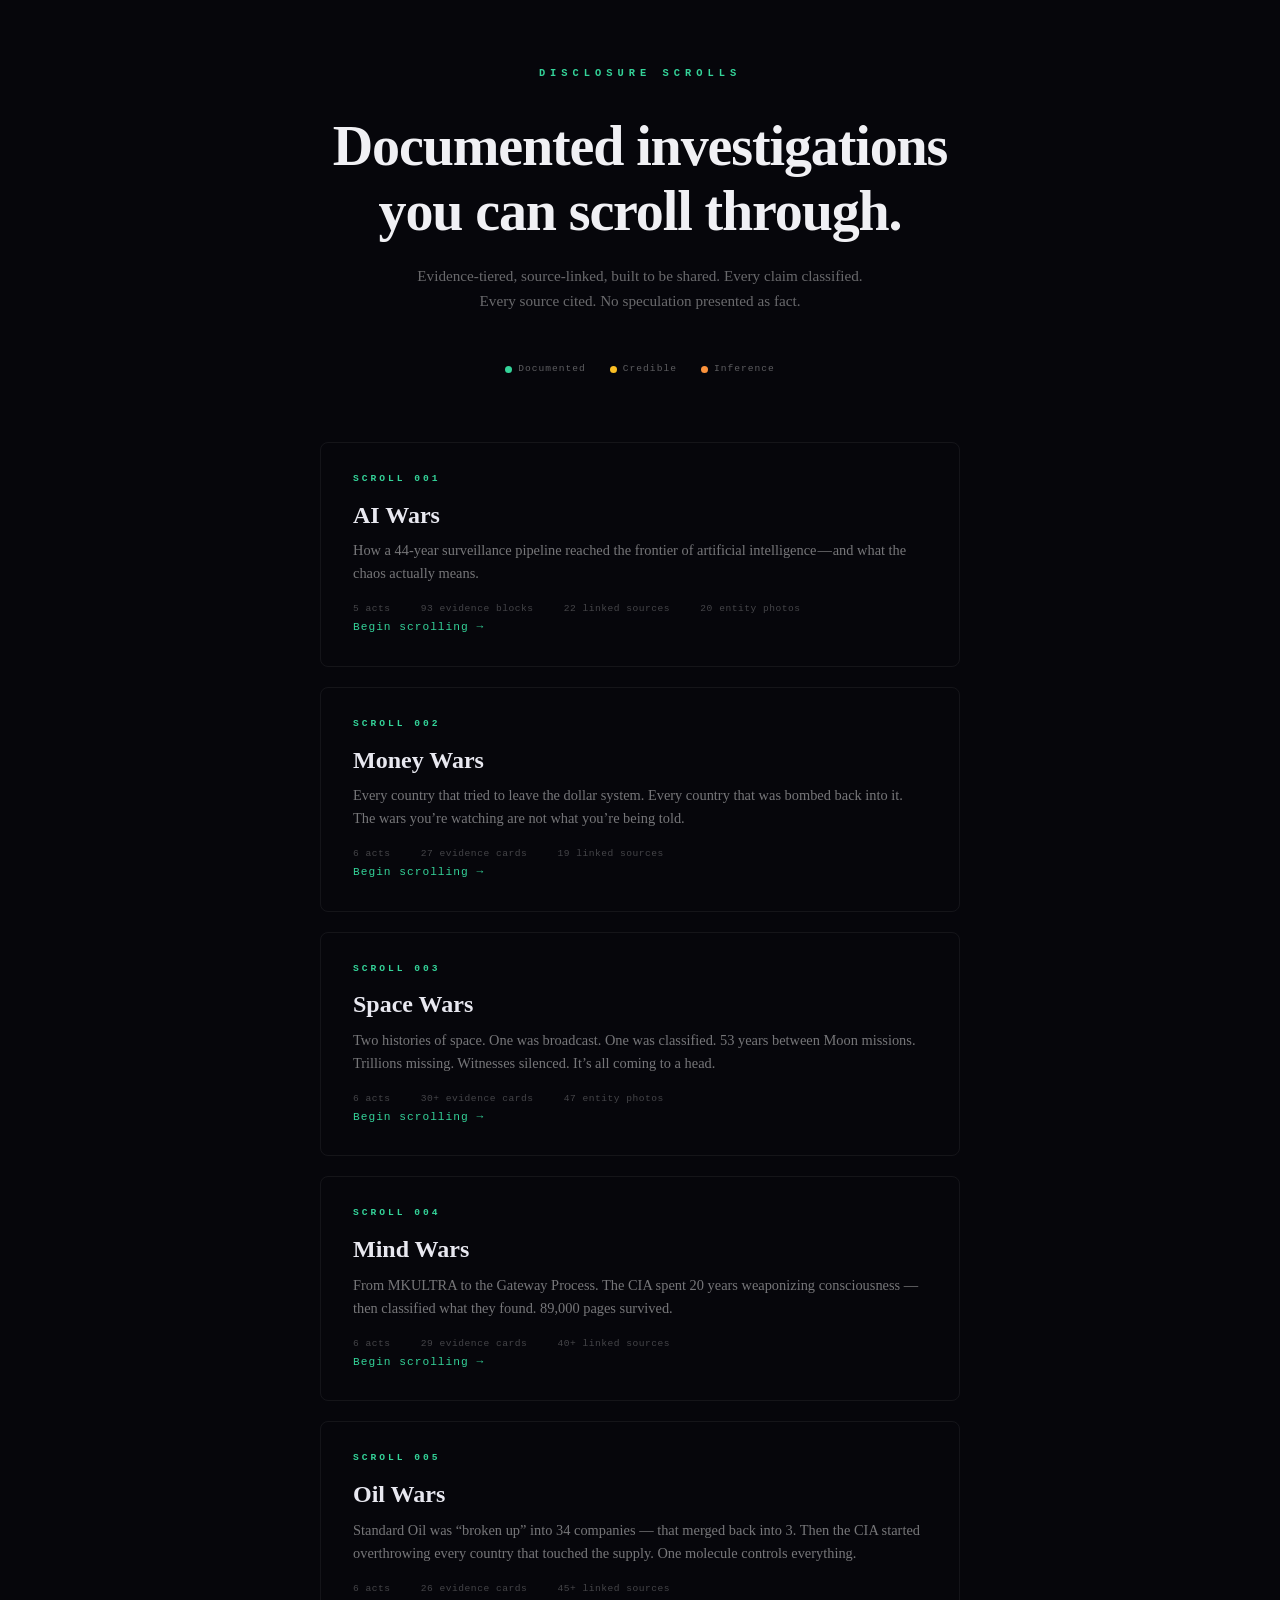
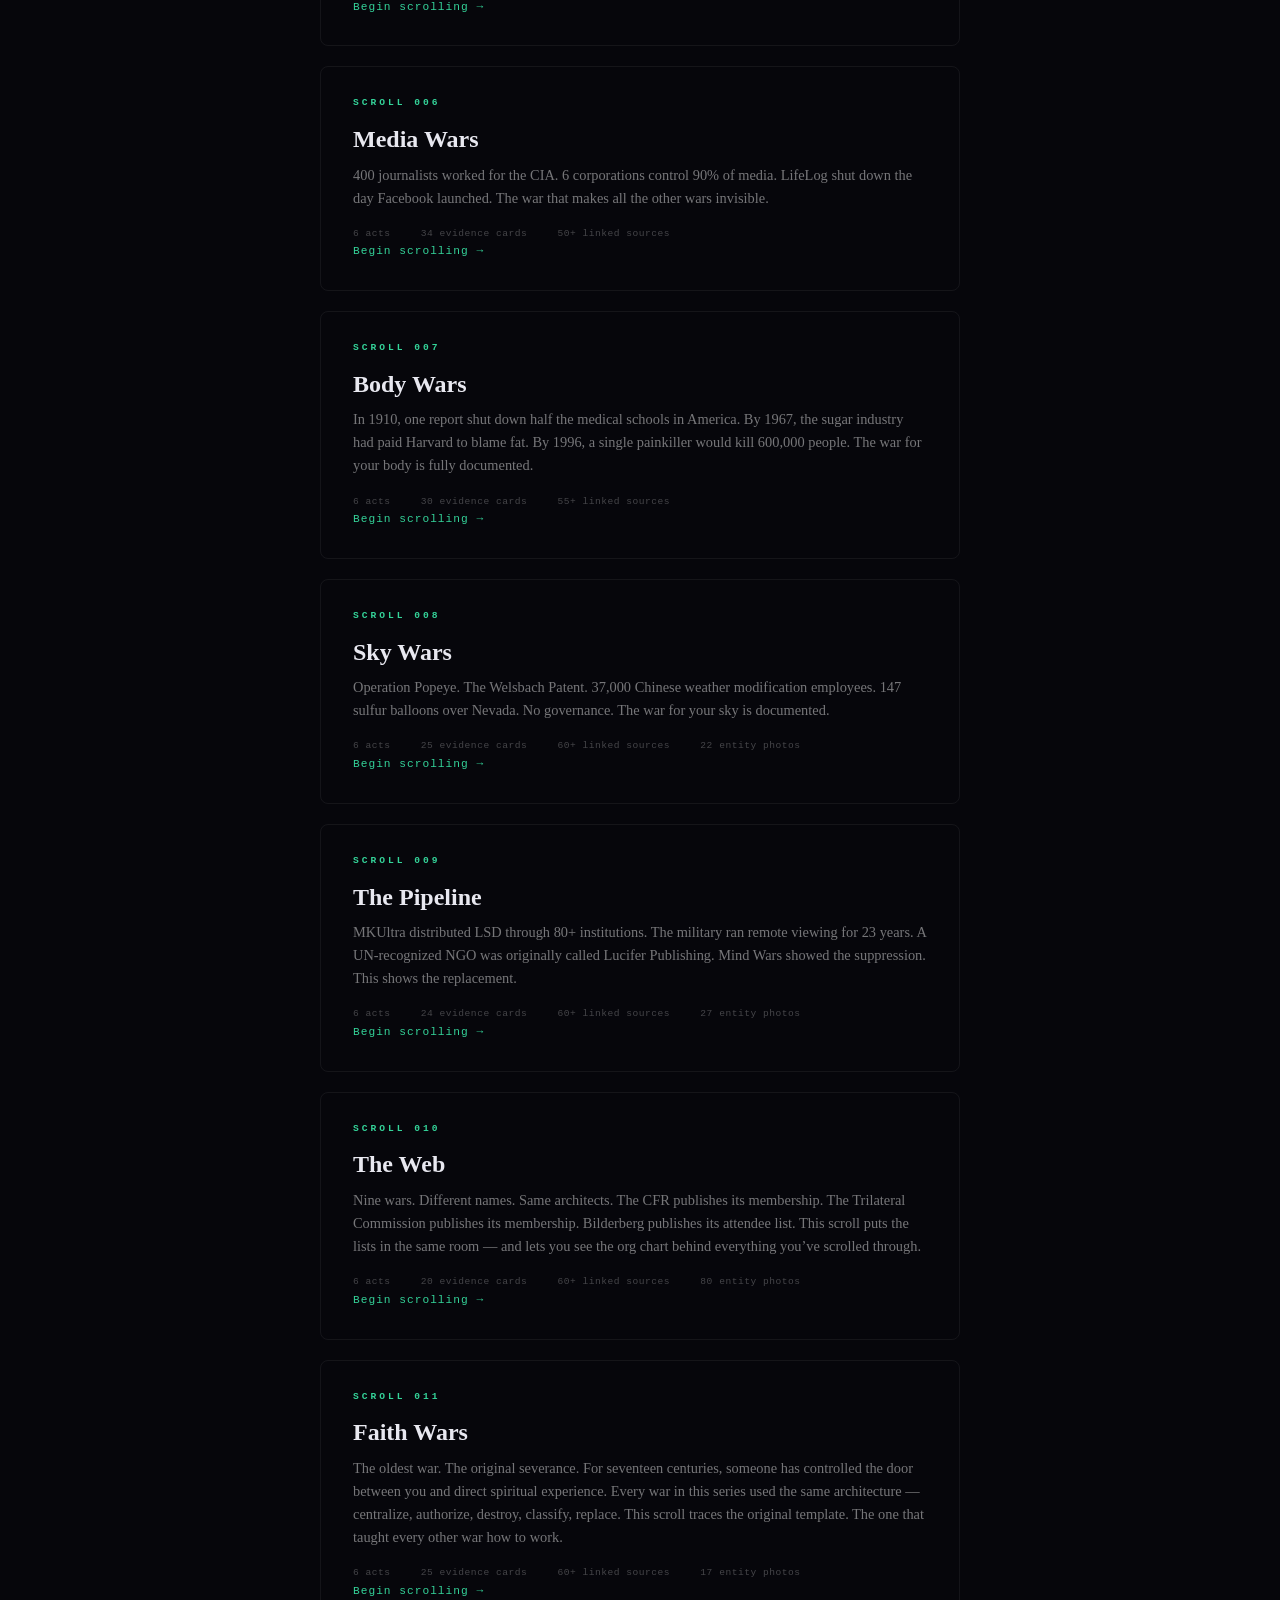
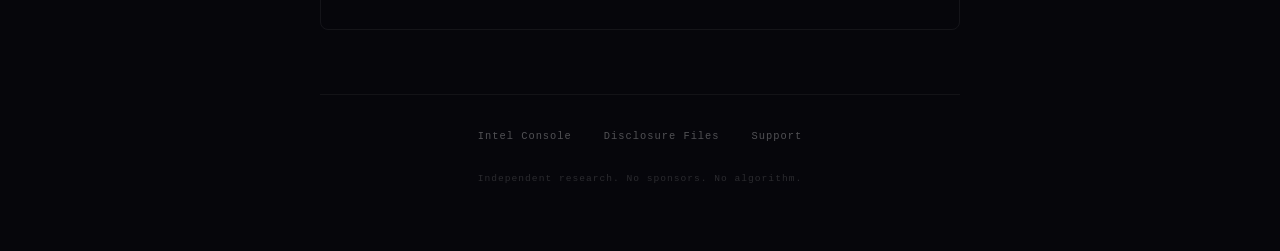
==== index.html @ d02d5d7c "Add Scroll 011: Faith Wars — the capstone, the oldest war The final scroll in the 11-scroll Disclosu" ====
<!DOCTYPE html>
<html lang="en">
<head>
  <meta charset="UTF-8">
  <meta name="viewport" content="width=device-width, initial-scale=1.0">
  <title>Disclosure Scrolls</title>
  <meta name="description" content="Documented investigations you can scroll through. Evidence-tiered, source-linked, built to be shared.">
  <meta property="og:title" content="Disclosure Scrolls">
  <meta property="og:description" content="Documented investigations you can scroll through. Evidence-tiered, source-linked, built to be shared.">
  <meta property="og:type" content="website">
  <meta property="og:image" content="https://disclosure-scrolls.netlify.app/og-image.png">
  <meta property="og:image:width" content="1200">
  <meta property="og:image:height" content="630">
  <meta property="og:site_name" content="Disclosure Scrolls">
  <meta property="og:url" content="https://disclosure-scrolls.netlify.app/">
  <meta name="twitter:card" content="summary_large_image">
  <meta name="twitter:title" content="Disclosure Scrolls">
  <meta name="twitter:description" content="Documented investigations you can scroll through. Evidence-tiered, source-linked, built to be shared.">
  <meta name="twitter:image" content="https://disclosure-scrolls.netlify.app/og-image.png">
  <meta name="theme-color" content="#06060b">
  <link rel="icon" type="image/svg+xml" href="/favicon.svg">
  <link rel="icon" type="image/png" sizes="32x32" href="/favicon.png">
  <link rel="apple-touch-icon" href="/apple-touch-icon.png">
  <link rel="canonical" href="https://disclosure-scrolls.netlify.app/">
  <style>
    *, *::before, *::after { box-sizing: border-box; margin: 0; padding: 0; }

    html { background: #06060b; }

    body {
      background: #06060b;
      color: #b8b8c0;
      font-family: Georgia, 'Times New Roman', 'Noto Serif', serif;
      font-size: 1.1rem;
      line-height: 1.75;
      min-height: 100vh;
      display: flex;
      flex-direction: column;
      align-items: center;
      justify-content: center;
      padding: 4rem 2rem;
      -webkit-font-smoothing: antialiased;
    }

    ::selection { background: rgba(52, 211, 153, 0.25); color: #fff; }

    .landing {
      max-width: 640px;
      width: 100%;
    }

    .site-label {
      font-family: 'JetBrains Mono', 'Fira Code', 'SF Mono', 'Cascadia Code', monospace;
      font-size: 0.65rem;
      font-weight: 600;
      letter-spacing: 5px;
      text-transform: uppercase;
      color: #34d399;
      margin-bottom: 2rem;
      text-align: center;
    }

    h1 {
      font-family: Georgia, 'Times New Roman', serif;
      font-size: clamp(2.2rem, 5vw, 3.5rem);
      font-weight: 700;
      color: #f0f0f4;
      text-align: center;
      line-height: 1.15;
      letter-spacing: -0.02em;
      margin-bottom: 1.25rem;
    }

    .site-sub {
      text-align: center;
      color: rgba(255, 255, 255, 0.4);
      font-size: 0.95rem;
      line-height: 1.65;
      max-width: 480px;
      margin: 0 auto 3rem;
    }

    .evidence-legend {
      display: flex;
      justify-content: center;
      gap: 1.5rem;
      flex-wrap: wrap;
      margin-bottom: 4rem;
      font-family: 'JetBrains Mono', 'Fira Code', 'SF Mono', 'Cascadia Code', monospace;
      font-size: 0.6rem;
      color: rgba(255, 255, 255, 0.35);
      letter-spacing: 1px;
    }

    .el-item { display: flex; align-items: center; gap: 6px; }

    .el-dot {
      width: 7px;
      height: 7px;
      border-radius: 50%;
      display: inline-block;
    }

    /* ── Scrollumentary Cards ── */

    .scroll-list {
      display: flex;
      flex-direction: column;
      gap: 1.25rem;
      margin-bottom: 4rem;
    }

    .scroll-card {
      display: block;
      border: 1px solid rgba(255, 255, 255, 0.06);
      border-radius: 8px;
      padding: 1.75rem 2rem;
      text-decoration: none;
      color: inherit;
      transition: border-color 0.3s, background 0.3s, transform 0.3s;
      position: relative;
      overflow: hidden;
    }

    .scroll-card:hover {
      border-color: rgba(52, 211, 153, 0.25);
      background: rgba(52, 211, 153, 0.03);
      transform: translateY(-2px);
    }

    .scroll-card::before {
      content: '';
      position: absolute;
      top: 0;
      left: 0;
      width: 3px;
      height: 100%;
      background: #34d399;
      opacity: 0;
      transition: opacity 0.3s;
    }

    .scroll-card:hover::before { opacity: 1; }

    .card-label {
      font-family: 'JetBrains Mono', 'Fira Code', 'SF Mono', 'Cascadia Code', monospace;
      font-size: 0.6rem;
      font-weight: 600;
      letter-spacing: 3px;
      text-transform: uppercase;
      color: #34d399;
      margin-bottom: 0.75rem;
    }

    .card-title {
      font-family: Georgia, 'Times New Roman', serif;
      font-size: 1.5rem;
      font-weight: 700;
      color: #e8e8f0;
      line-height: 1.25;
      margin-bottom: 0.6rem;
    }

    .card-desc {
      font-size: 0.9rem;
      color: rgba(255, 255, 255, 0.45);
      line-height: 1.6;
      margin-bottom: 1rem;
    }

    .card-meta {
      font-family: 'JetBrains Mono', 'Fira Code', 'SF Mono', 'Cascadia Code', monospace;
      font-size: 0.6rem;
      color: rgba(255, 255, 255, 0.25);
      letter-spacing: 0.5px;
    }

    .card-meta span { margin-right: 1.5rem; }

    .card-cta {
      font-family: 'JetBrains Mono', 'Fira Code', 'SF Mono', 'Cascadia Code', monospace;
      font-size: 0.7rem;
      color: #34d399;
      letter-spacing: 1px;
    }

    /* ── Coming Soon ── */

    .scroll-card.coming-soon {
      opacity: 0.4;
      pointer-events: none;
    }

    .scroll-card.coming-soon .card-cta {
      color: rgba(255, 255, 255, 0.2);
    }

    /* ── Footer ── */

    .landing-footer {
      text-align: center;
      padding-top: 2rem;
      border-top: 1px solid rgba(255, 255, 255, 0.05);
    }

    .footer-links {
      display: flex;
      justify-content: center;
      gap: 2rem;
      flex-wrap: wrap;
      margin-bottom: 1.5rem;
    }

    .footer-links a {
      font-family: 'JetBrains Mono', 'Fira Code', 'SF Mono', 'Cascadia Code', monospace;
      font-size: 0.65rem;
      color: rgba(255, 255, 255, 0.3);
      text-decoration: none;
      letter-spacing: 1px;
      border-bottom: 1px solid transparent;
      transition: color 0.3s, border-color 0.3s;
    }

    .footer-links a:hover {
      color: #34d399;
      border-bottom-color: rgba(52, 211, 153, 0.3);
    }

    .footer-tagline {
      font-family: 'JetBrains Mono', 'Fira Code', 'SF Mono', 'Cascadia Code', monospace;
      font-size: 0.6rem;
      color: rgba(255, 255, 255, 0.15);
      letter-spacing: 1px;
    }

    @media (max-width: 600px) {
      body { padding: 3rem 1.25rem; }
      .scroll-card { padding: 1.25rem 1.5rem; }
      .card-title { font-size: 1.25rem; }
      .evidence-legend { flex-direction: column; align-items: center; gap: 0.5rem; }
    }
  </style>
</head>
<body>
  <div class="landing">
    <div class="site-label">Disclosure Scrolls</div>
    <h1>Documented investigations you can scroll through.</h1>
    <p class="site-sub">Evidence-tiered, source-linked, built to be shared. Every claim classified. Every source cited. No speculation presented as fact.</p>

    <div class="evidence-legend">
      <span class="el-item"><span class="el-dot" style="background:#34d399"></span> Documented</span>
      <span class="el-item"><span class="el-dot" style="background:#fbbf24"></span> Credible</span>
      <span class="el-item"><span class="el-dot" style="background:#fb923c"></span> Inference</span>
    </div>

    <div class="scroll-list">

      <a href="/ai-wars/" class="scroll-card">
        <div class="card-label">Scroll 001</div>
        <div class="card-title">AI Wars</div>
        <div class="card-desc">How a 44-year surveillance pipeline reached the frontier of artificial intelligence&hairsp;&mdash;&hairsp;and what the chaos actually means.</div>
        <div class="card-meta">
          <span>5 acts</span>
          <span>93 evidence blocks</span>
          <span>22 linked sources</span>
          <span>20 entity photos</span>
        </div>
        <div class="card-cta">Begin scrolling &rarr;</div>
      </a>

      <a href="/money-wars/" class="scroll-card">
        <div class="card-label">Scroll 002</div>
        <div class="card-title">Money Wars</div>
        <div class="card-desc">Every country that tried to leave the dollar system. Every country that was bombed back into it. The wars you&rsquo;re watching are not what you&rsquo;re being told.</div>
        <div class="card-meta">
          <span>6 acts</span>
          <span>27 evidence cards</span>
          <span>19 linked sources</span>
        </div>
        <div class="card-cta">Begin scrolling &rarr;</div>
      </a>

      <a href="/space-wars/" class="scroll-card">
        <div class="card-label">Scroll 003</div>
        <div class="card-title">Space Wars</div>
        <div class="card-desc">Two histories of space. One was broadcast. One was classified. 53 years between Moon missions. Trillions missing. Witnesses silenced. It&rsquo;s all coming to a head.</div>
        <div class="card-meta">
          <span>6 acts</span>
          <span>30+ evidence cards</span>
          <span>47 entity photos</span>
        </div>
        <div class="card-cta">Begin scrolling &rarr;</div>
      </a>

      <a href="/mind-wars/" class="scroll-card">
        <div class="card-label">Scroll 004</div>
        <div class="card-title">Mind Wars</div>
        <div class="card-desc">From MKULTRA to the Gateway Process. The CIA spent 20 years weaponizing consciousness &mdash; then classified what they found. 89,000 pages survived.</div>
        <div class="card-meta">
          <span>6 acts</span>
          <span>29 evidence cards</span>
          <span>40+ linked sources</span>
        </div>
        <div class="card-cta">Begin scrolling &rarr;</div>
      </a>

      <a href="/oil-wars/" class="scroll-card">
        <div class="card-label">Scroll 005</div>
        <div class="card-title">Oil Wars</div>
        <div class="card-desc">Standard Oil was &ldquo;broken up&rdquo; into 34 companies &mdash; that merged back into 3. Then the CIA started overthrowing every country that touched the supply. One molecule controls everything.</div>
        <div class="card-meta">
          <span>6 acts</span>
          <span>26 evidence cards</span>
          <span>45+ linked sources</span>
        </div>
        <div class="card-cta">Begin scrolling &rarr;</div>
      </a>

      <a href="/media-wars/" class="scroll-card">
        <div class="card-label">Scroll 006</div>
        <div class="card-title">Media Wars</div>
        <div class="card-desc">400 journalists worked for the CIA. 6 corporations control 90% of media. LifeLog shut down the day Facebook launched. The war that makes all the other wars invisible.</div>
        <div class="card-meta">
          <span>6 acts</span>
          <span>34 evidence cards</span>
          <span>50+ linked sources</span>
        </div>
        <div class="card-cta">Begin scrolling &rarr;</div>
      </a>

      <a href="/body-wars/" class="scroll-card">
        <div class="card-label">Scroll 007</div>
        <div class="card-title">Body Wars</div>
        <div class="card-desc">In 1910, one report shut down half the medical schools in America. By 1967, the sugar industry had paid Harvard to blame fat. By 1996, a single painkiller would kill 600,000 people. The war for your body is fully documented.</div>
        <div class="card-meta">
          <span>6 acts</span>
          <span>30 evidence cards</span>
          <span>55+ linked sources</span>
        </div>
        <div class="card-cta">Begin scrolling &rarr;</div>
      </a>

      <a href="/sky-wars/" class="scroll-card">
        <div class="card-label">Scroll 008</div>
        <div class="card-title">Sky Wars</div>
        <div class="card-desc">Operation Popeye. The Welsbach Patent. 37,000 Chinese weather modification employees. 147 sulfur balloons over Nevada. No governance. The war for your sky is documented.</div>
        <div class="card-meta">
          <span>6 acts</span>
          <span>25 evidence cards</span>
          <span>60+ linked sources</span>
          <span>22 entity photos</span>
        </div>
        <div class="card-cta">Begin scrolling &rarr;</div>
      </a>

      <a href="/the-pipeline/" class="scroll-card">
        <div class="card-label">Scroll 009</div>
        <div class="card-title">The Pipeline</div>
        <div class="card-desc">MKUltra distributed LSD through 80+ institutions. The military ran remote viewing for 23 years. A UN-recognized NGO was originally called Lucifer Publishing. Mind Wars showed the suppression. This shows the replacement.</div>
        <div class="card-meta">
          <span>6 acts</span>
          <span>24 evidence cards</span>
          <span>60+ linked sources</span>
          <span>27 entity photos</span>
        </div>
        <div class="card-cta">Begin scrolling &rarr;</div>
      </a>

      <a href="/the-web/" class="scroll-card">
        <div class="card-label">Scroll 010</div>
        <div class="card-title">The Web</div>
        <div class="card-desc">Nine wars. Different names. Same architects. The CFR publishes its membership. The Trilateral Commission publishes its membership. Bilderberg publishes its attendee list. This scroll puts the lists in the same room &mdash; and lets you see the org chart behind everything you&rsquo;ve scrolled through.</div>
        <div class="card-meta">
          <span>6 acts</span>
          <span>20 evidence cards</span>
          <span>60+ linked sources</span>
          <span>80 entity photos</span>
        </div>
        <div class="card-cta">Begin scrolling &rarr;</div>
      </a>

      <a href="/faith-wars/" class="scroll-card">
        <div class="card-label">Scroll 011</div>
        <div class="card-title">Faith Wars</div>
        <div class="card-desc">The oldest war. The original severance. For seventeen centuries, someone has controlled the door between you and direct spiritual experience. Every war in this series used the same architecture &mdash; centralize, authorize, destroy, classify, replace. This scroll traces the original template. The one that taught every other war how to work.</div>
        <div class="card-meta">
          <span>6 acts</span>
          <span>25 evidence cards</span>
          <span>60+ linked sources</span>
          <span>17 entity photos</span>
        </div>
        <div class="card-cta">Begin scrolling &rarr;</div>
      </a>

    </div>

    <div class="landing-footer">
      <div class="footer-links">
        <a href="https://qav2.github.io/intel-console/" target="_blank" rel="noopener">Intel Console</a>
        <a href="https://qav2.github.io/disclosure-files/" target="_blank" rel="noopener">Disclosure Files</a>
        <a href="https://buymeacoffee.com/joeyv23" target="_blank" rel="noopener">Support</a>
      </div>
      <div class="footer-tagline">Independent research. No sponsors. No algorithm.</div>
    </div>
  </div>
</body>
</html>
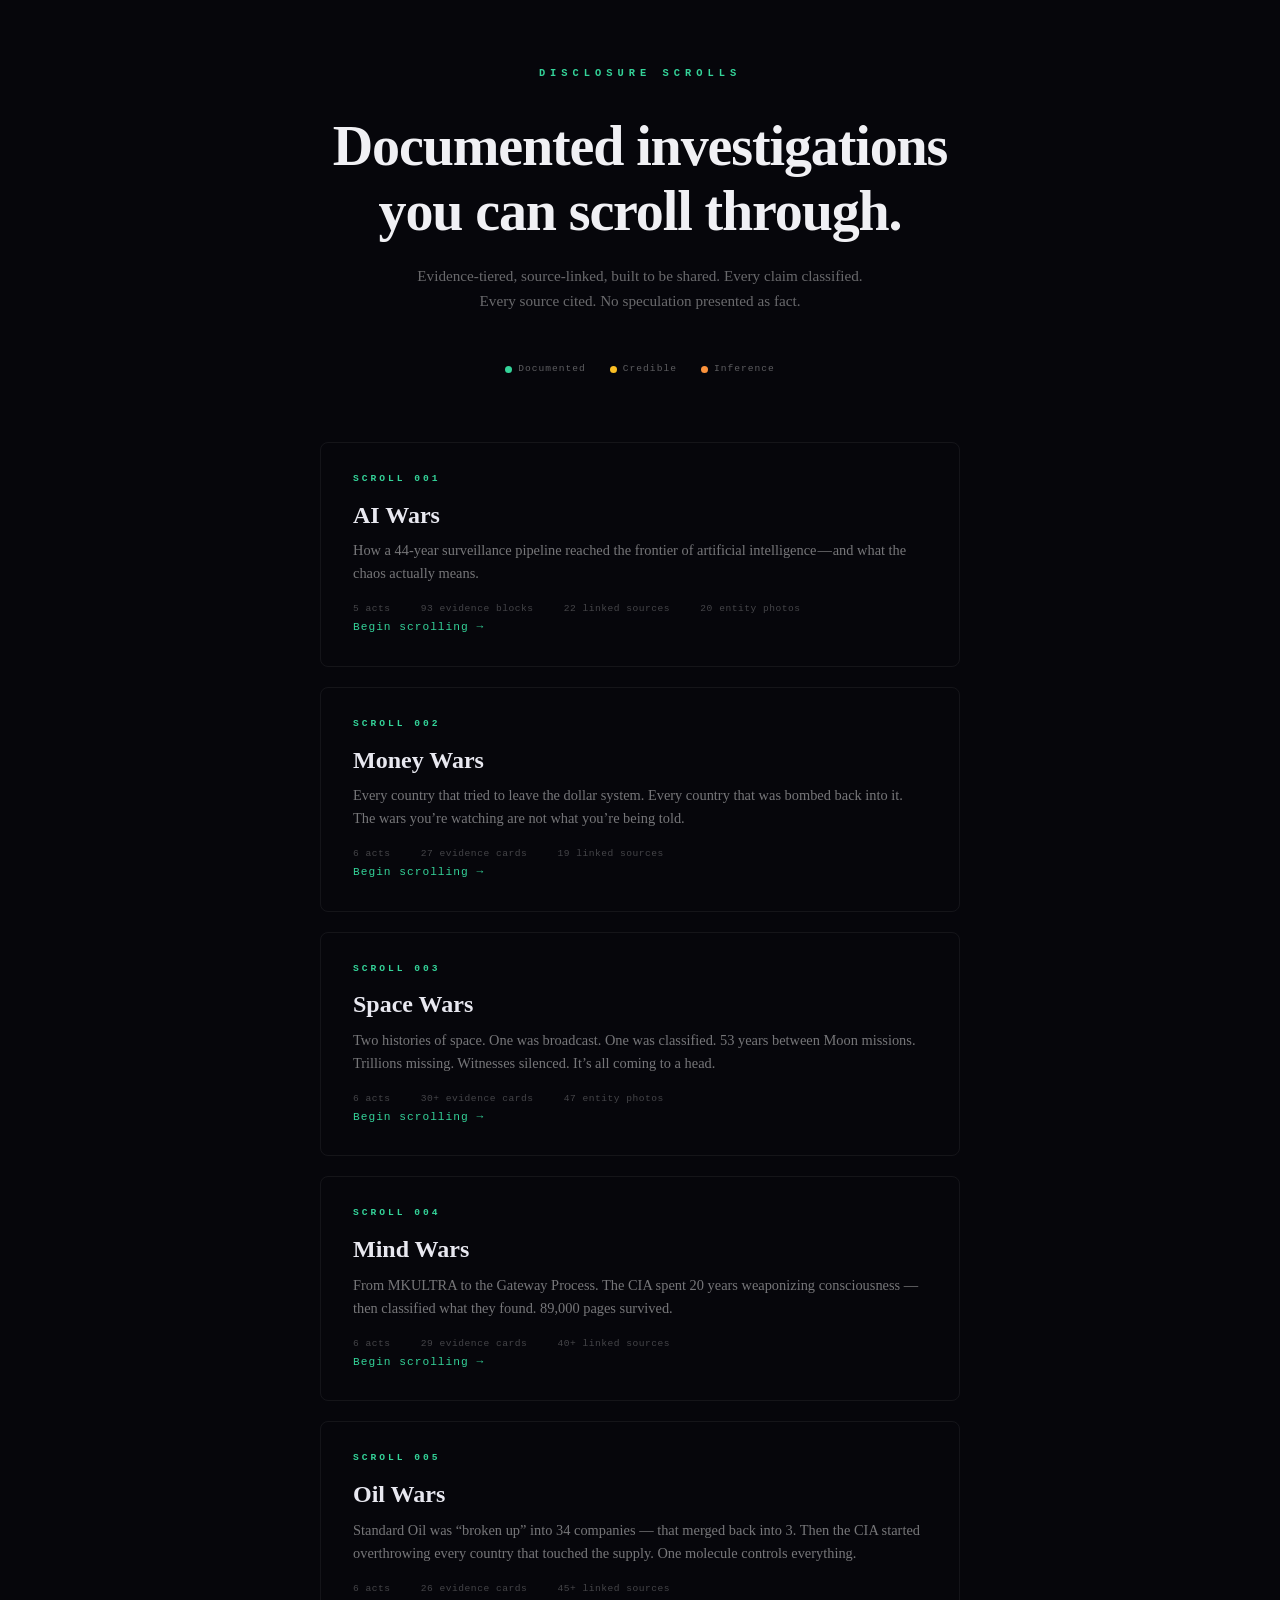
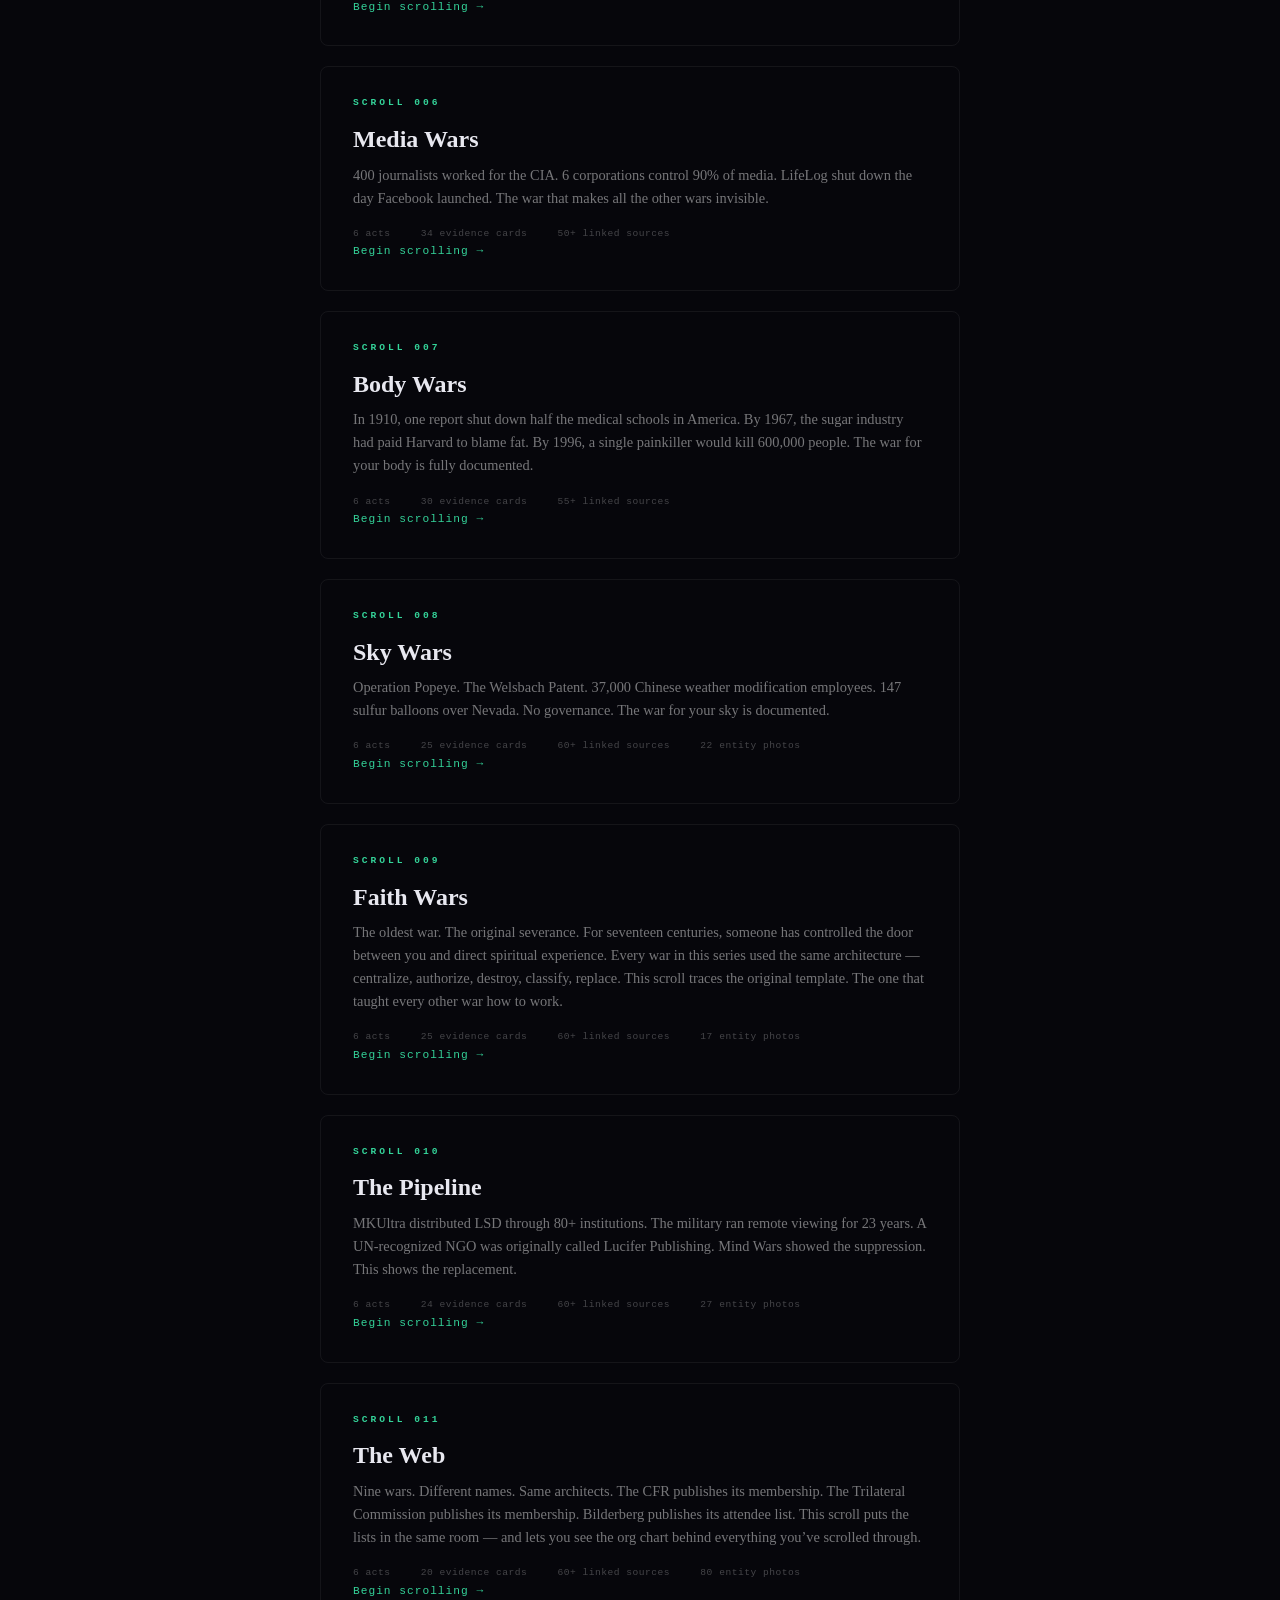
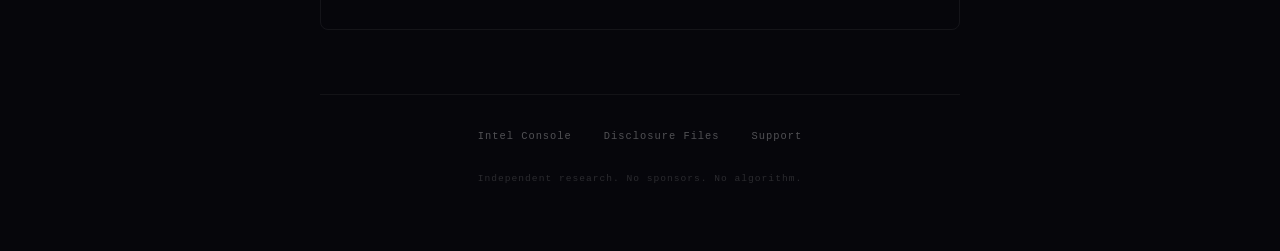
==== commit 4a99328b: "Reorder final scrolls: Faith Wars → 009, Pipeline → 010, Web → 011 Wars arc now closes with Faith Wa" ====
--- a/index.html
+++ b/index.html
@@ -353,8 +353,21 @@
         <div class="card-cta">Begin scrolling &rarr;</div>
       </a>
 
+      <a href="/faith-wars/" class="scroll-card">
+        <div class="card-label">Scroll 009</div>
+        <div class="card-title">Faith Wars</div>
+        <div class="card-desc">The oldest war. The original severance. For seventeen centuries, someone has controlled the door between you and direct spiritual experience. Every war in this series used the same architecture &mdash; centralize, authorize, destroy, classify, replace. This scroll traces the original template. The one that taught every other war how to work.</div>
+        <div class="card-meta">
+          <span>6 acts</span>
+          <span>25 evidence cards</span>
+          <span>60+ linked sources</span>
+          <span>17 entity photos</span>
+        </div>
+        <div class="card-cta">Begin scrolling &rarr;</div>
+      </a>
+
       <a href="/the-pipeline/" class="scroll-card">
-        <div class="card-label">Scroll 009</div>
+        <div class="card-label">Scroll 010</div>
         <div class="card-title">The Pipeline</div>
         <div class="card-desc">MKUltra distributed LSD through 80+ institutions. The military ran remote viewing for 23 years. A UN-recognized NGO was originally called Lucifer Publishing. Mind Wars showed the suppression. This shows the replacement.</div>
         <div class="card-meta">
@@ -367,7 +380,7 @@
       </a>
 
       <a href="/the-web/" class="scroll-card">
-        <div class="card-label">Scroll 010</div>
+        <div class="card-label">Scroll 011</div>
         <div class="card-title">The Web</div>
         <div class="card-desc">Nine wars. Different names. Same architects. The CFR publishes its membership. The Trilateral Commission publishes its membership. Bilderberg publishes its attendee list. This scroll puts the lists in the same room &mdash; and lets you see the org chart behind everything you&rsquo;ve scrolled through.</div>
         <div class="card-meta">
@@ -375,19 +388,6 @@
           <span>20 evidence cards</span>
           <span>60+ linked sources</span>
           <span>80 entity photos</span>
-        </div>
-        <div class="card-cta">Begin scrolling &rarr;</div>
-      </a>
-
-      <a href="/faith-wars/" class="scroll-card">
-        <div class="card-label">Scroll 011</div>
-        <div class="card-title">Faith Wars</div>
-        <div class="card-desc">The oldest war. The original severance. For seventeen centuries, someone has controlled the door between you and direct spiritual experience. Every war in this series used the same architecture &mdash; centralize, authorize, destroy, classify, replace. This scroll traces the original template. The one that taught every other war how to work.</div>
-        <div class="card-meta">
-          <span>6 acts</span>
-          <span>25 evidence cards</span>
-          <span>60+ linked sources</span>
-          <span>17 entity photos</span>
         </div>
         <div class="card-cta">Begin scrolling &rarr;</div>
       </a>
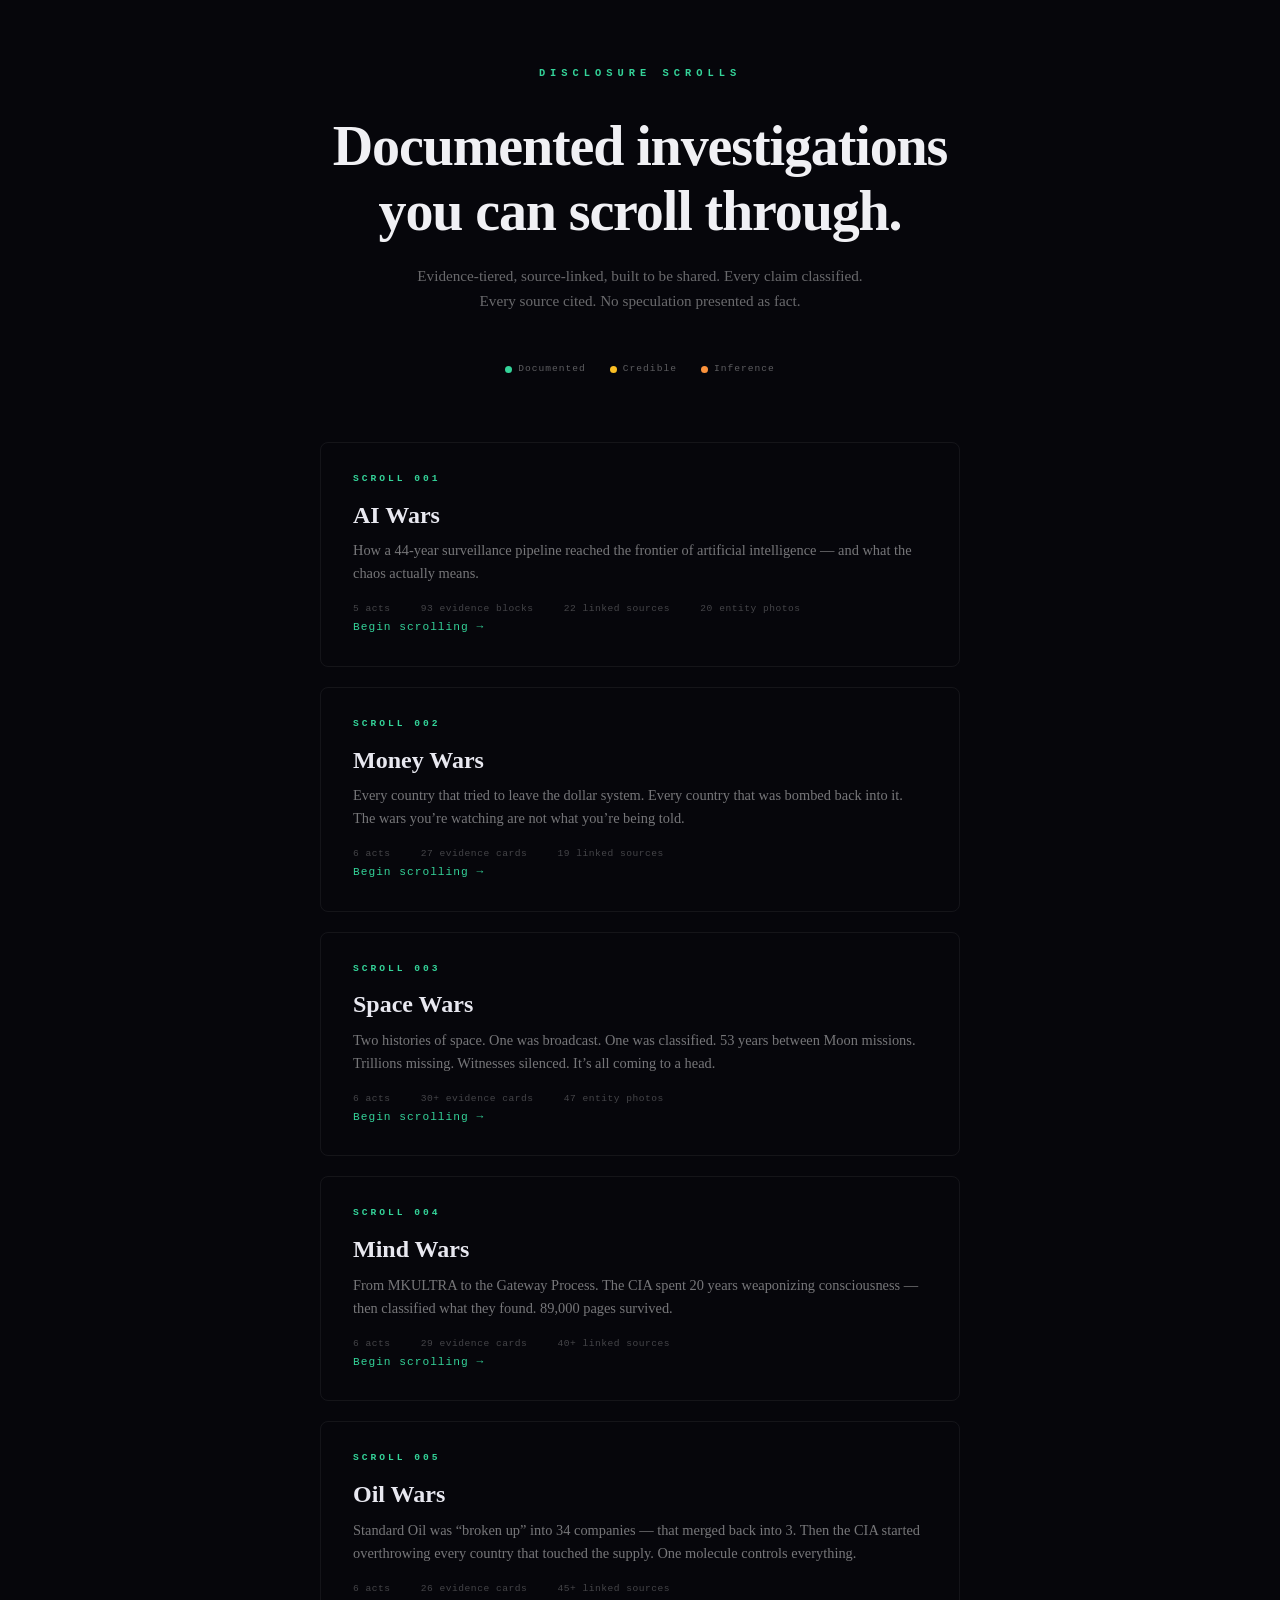
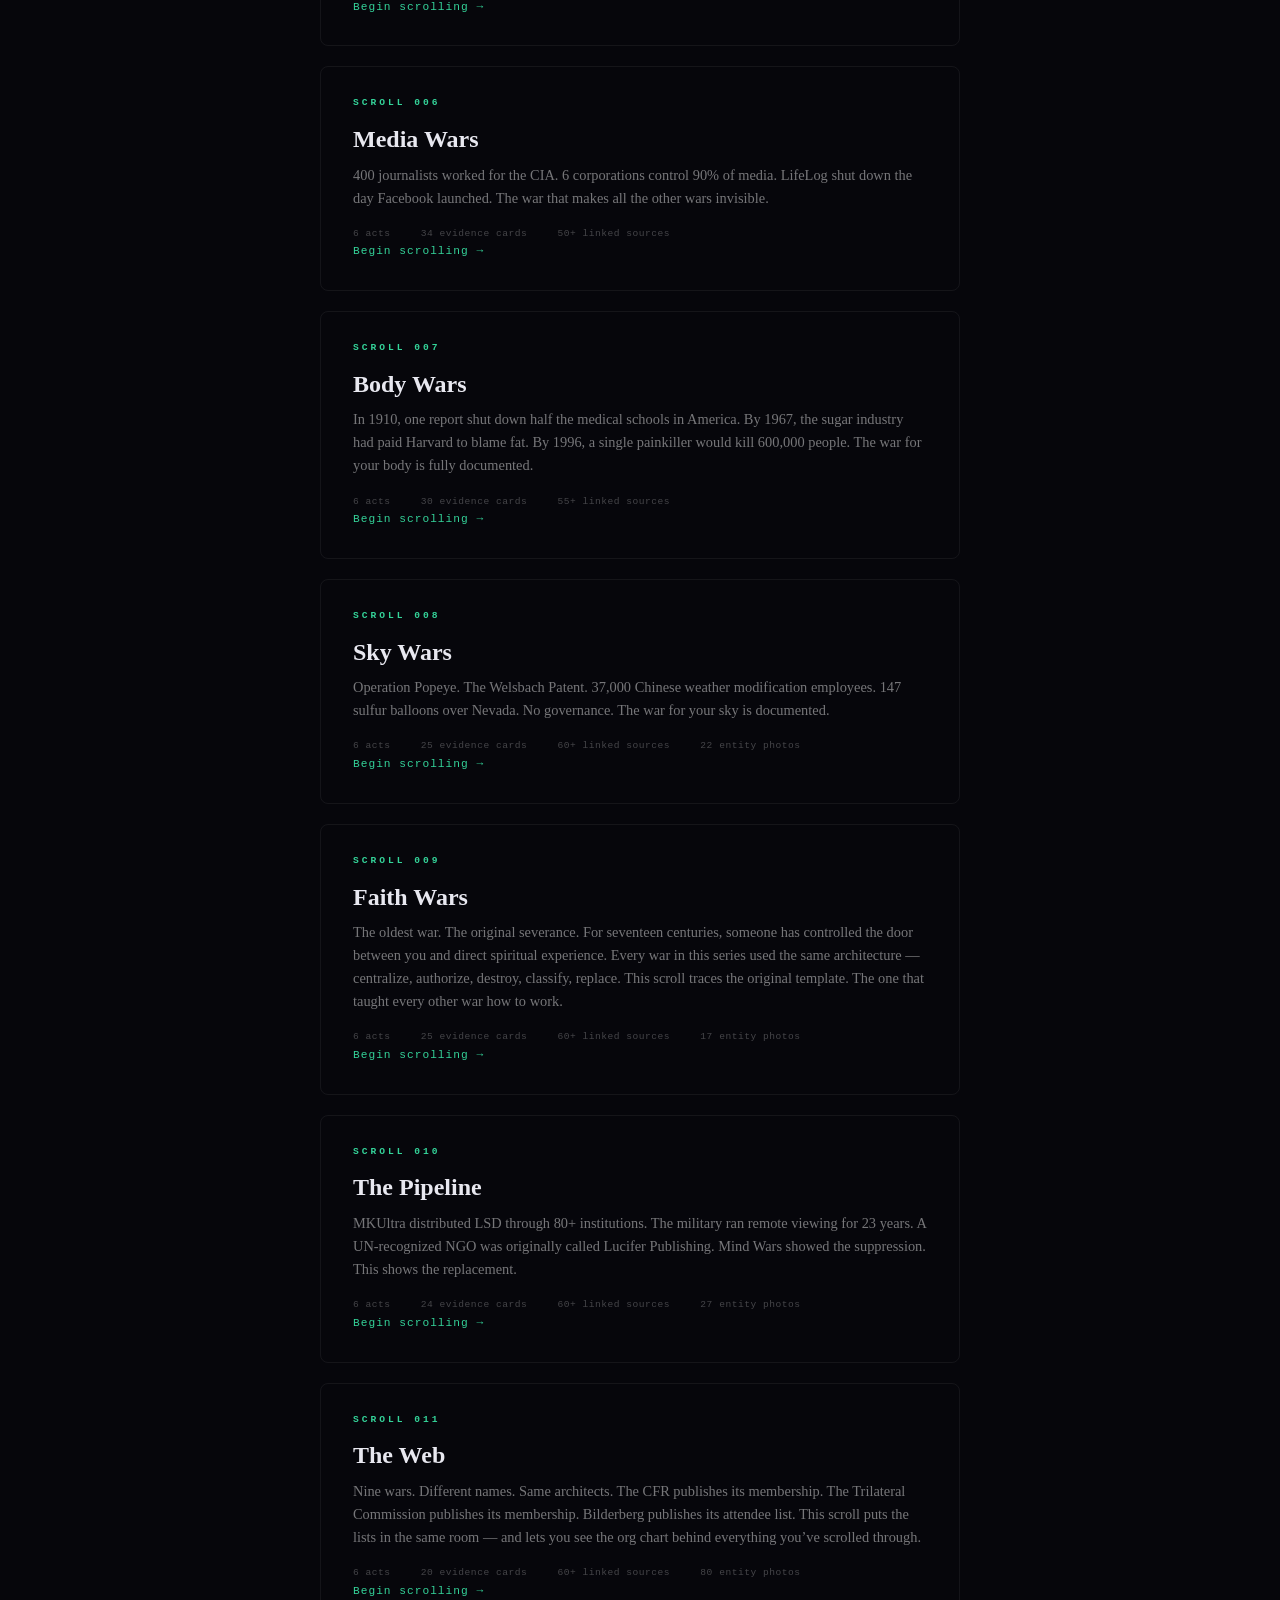
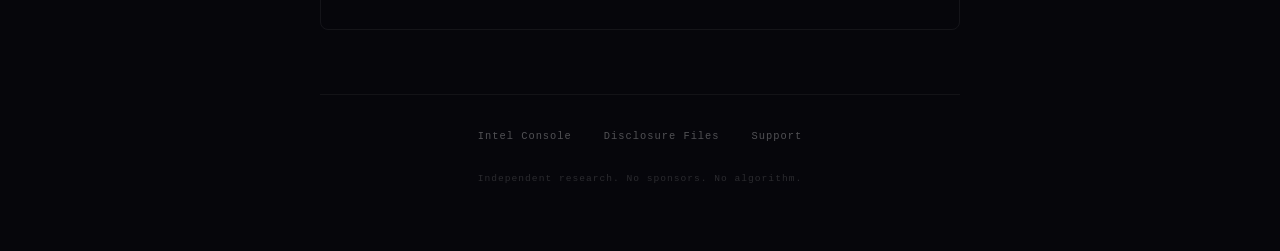
==== commit 87cefdf0: "Add accessibility and translation support across all scrolls Skip-nav links, <main> landmarks, aria-" ====
--- a/index.html
+++ b/index.html
@@ -242,6 +242,8 @@
   </style>
 </head>
 <body>
+  <a href="#scroll-list" class="skip-nav" style="position:absolute;top:-100%;left:1rem;z-index:10000;padding:0.75rem 1.5rem;background:#06060b;color:#34d399;border:2px solid #34d399;border-radius:4px;font-family:monospace;font-size:0.75rem;text-decoration:none" onfocus="this.style.top='1rem'" onblur="this.style.top='-100%'">Skip to scrolls</a>
+  <main>
   <div class="landing">
     <div class="site-label">Disclosure Scrolls</div>
     <h1>Documented investigations you can scroll through.</h1>
@@ -253,12 +255,12 @@
       <span class="el-item"><span class="el-dot" style="background:#fb923c"></span> Inference</span>
     </div>
 
-    <div class="scroll-list">
+    <div class="scroll-list" id="scroll-list">
 
       <a href="/ai-wars/" class="scroll-card">
         <div class="card-label">Scroll 001</div>
         <div class="card-title">AI Wars</div>
-        <div class="card-desc">How a 44-year surveillance pipeline reached the frontier of artificial intelligence&hairsp;&mdash;&hairsp;and what the chaos actually means.</div>
+        <div class="card-desc">How a 44-year surveillance pipeline reached the frontier of artificial intelligence &mdash; and what the chaos actually means.</div>
         <div class="card-meta">
           <span>5 acts</span>
           <span>93 evidence blocks</span>
@@ -394,14 +396,15 @@
 
     </div>
 
-    <div class="landing-footer">
+    <footer class="landing-footer">
       <div class="footer-links">
         <a href="https://qav2.github.io/intel-console/" target="_blank" rel="noopener">Intel Console</a>
         <a href="https://qav2.github.io/disclosure-files/" target="_blank" rel="noopener">Disclosure Files</a>
         <a href="https://buymeacoffee.com/joeyv23" target="_blank" rel="noopener">Support</a>
       </div>
       <div class="footer-tagline">Independent research. No sponsors. No algorithm.</div>
-    </div>
+    </footer>
   </div>
+  </main>
 </body>
 </html>
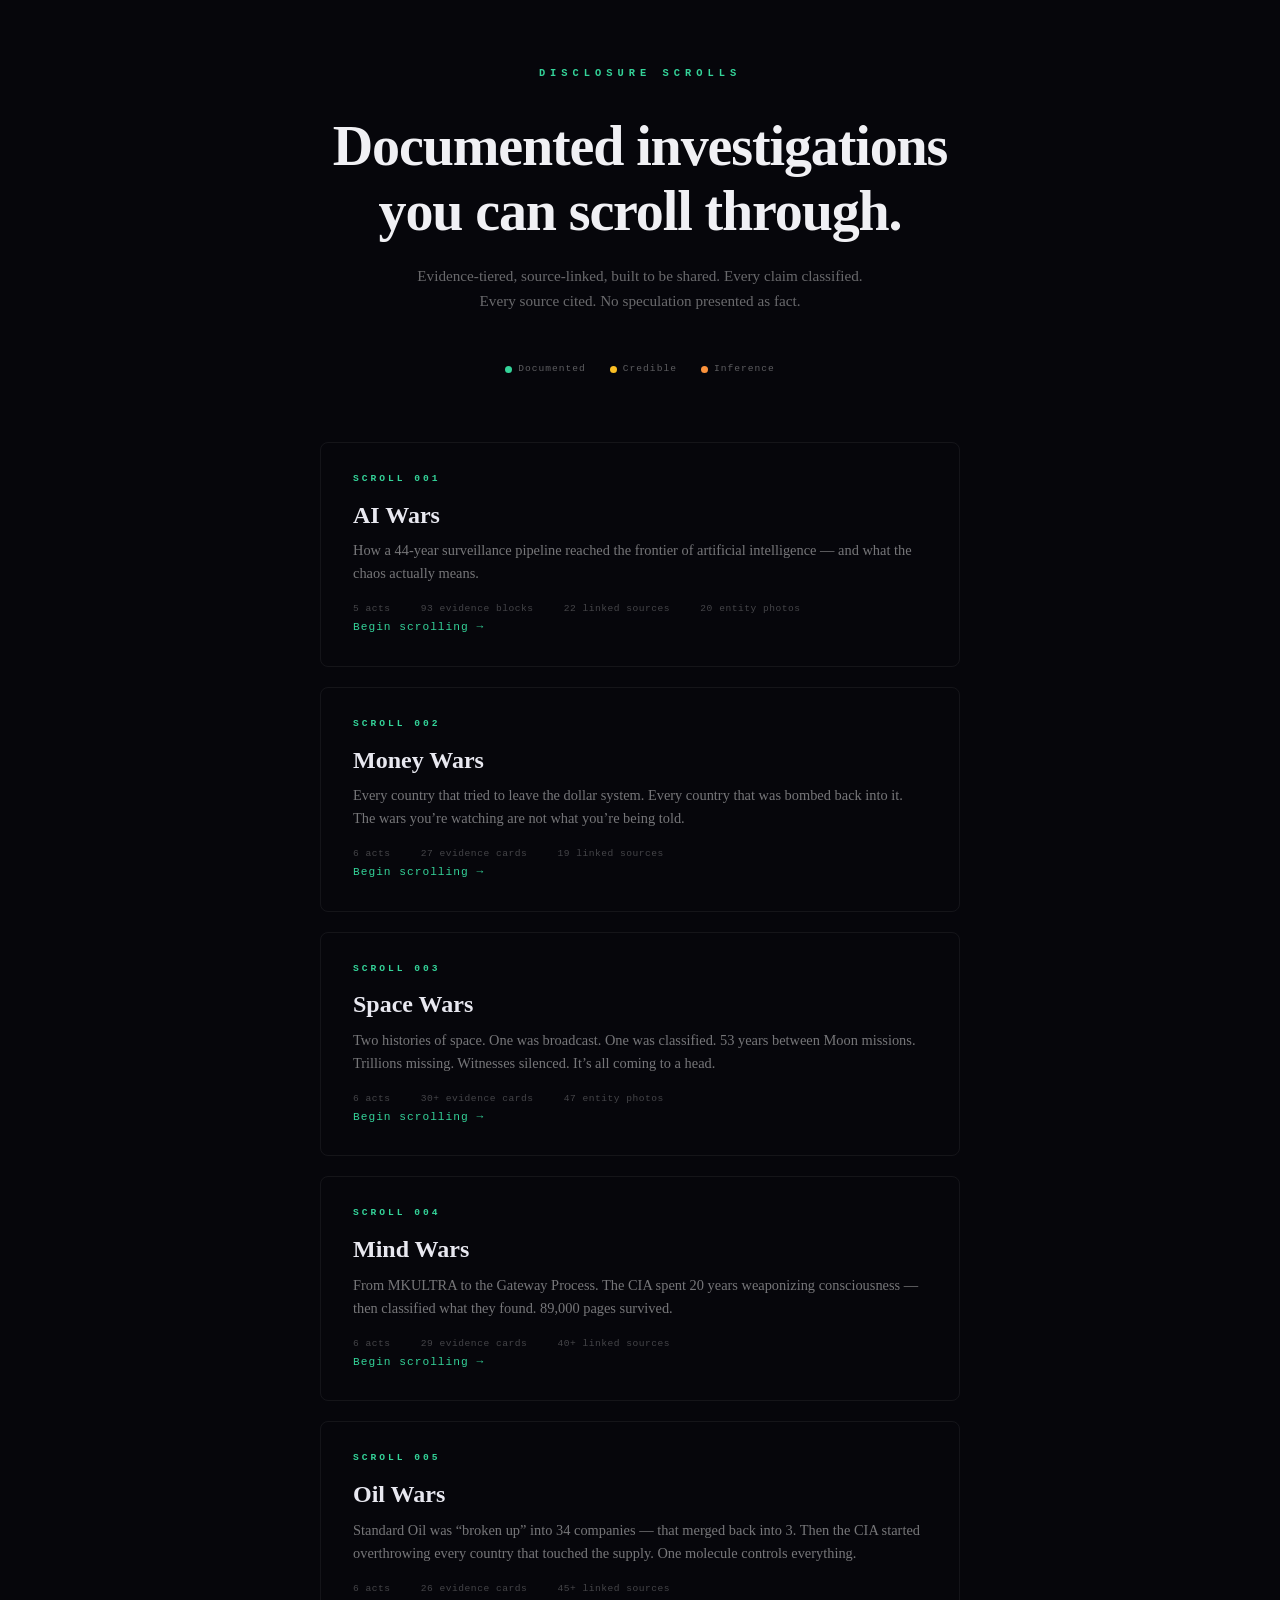
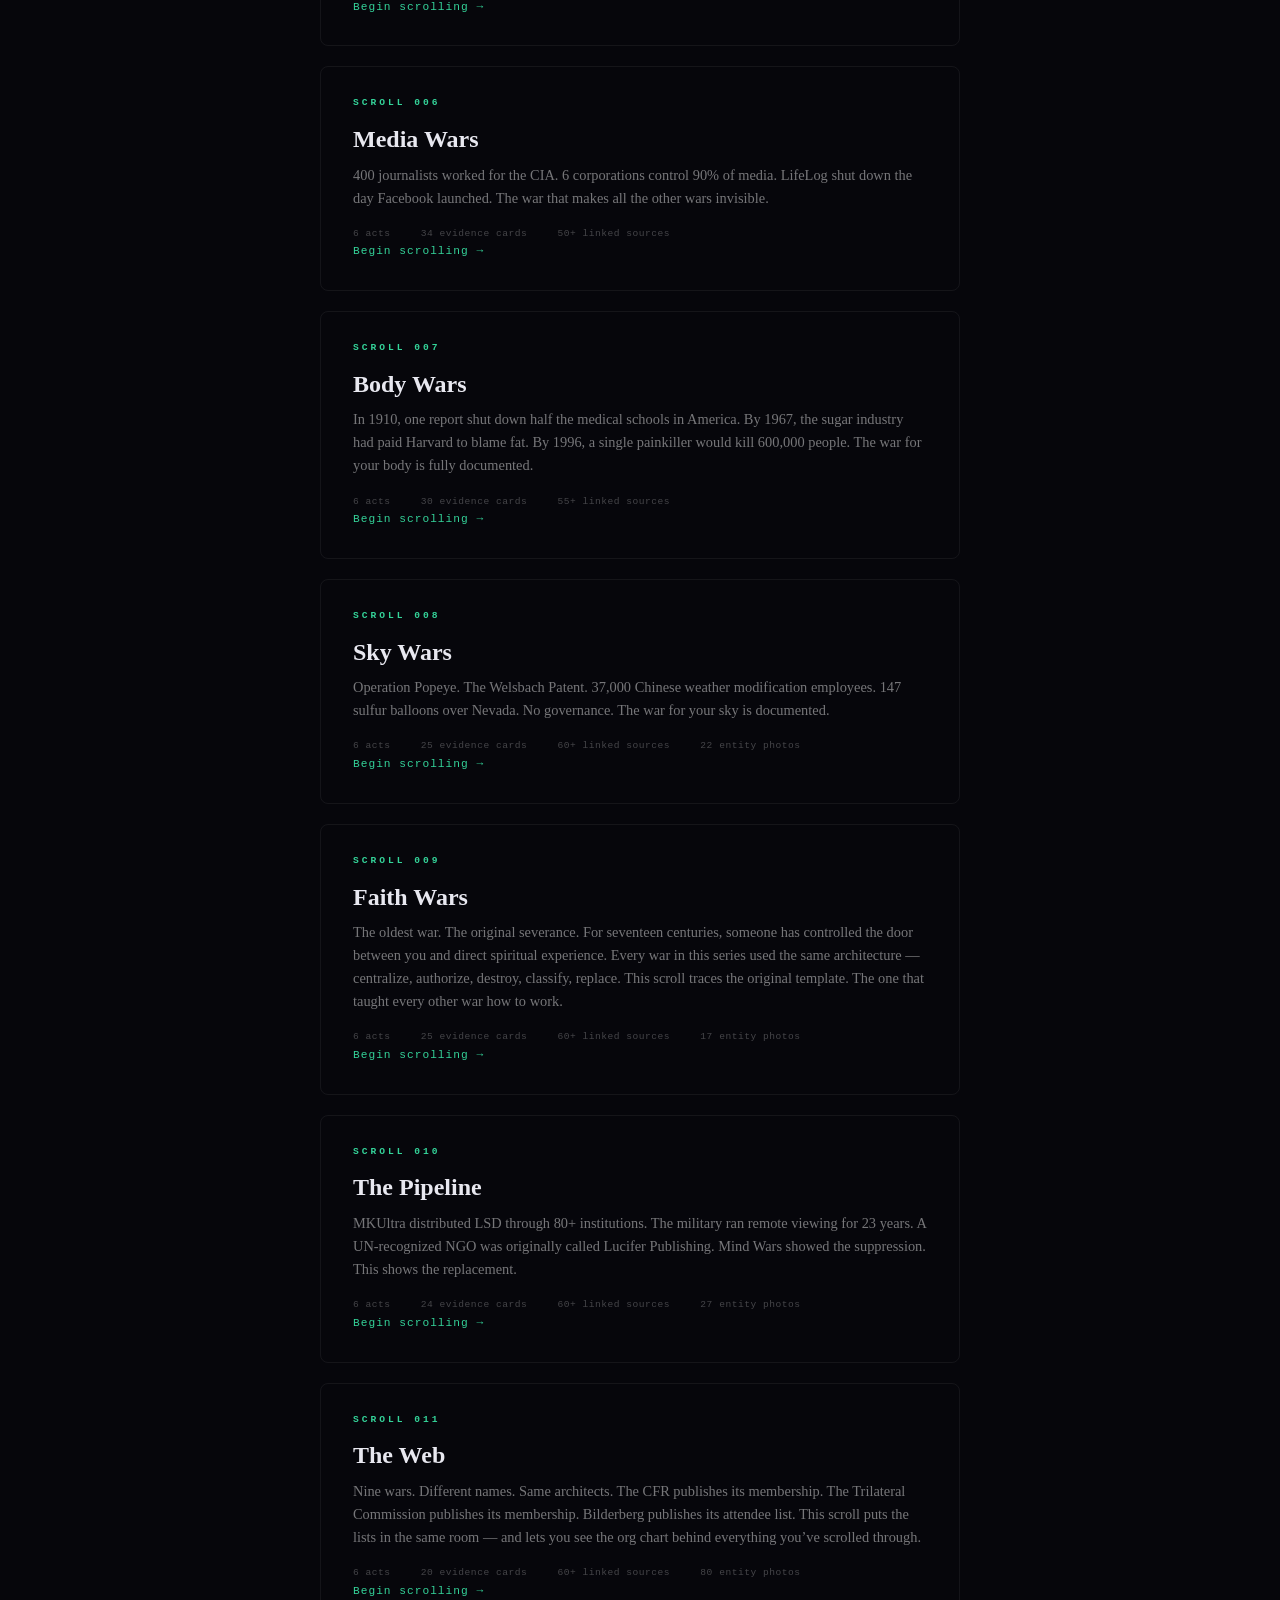
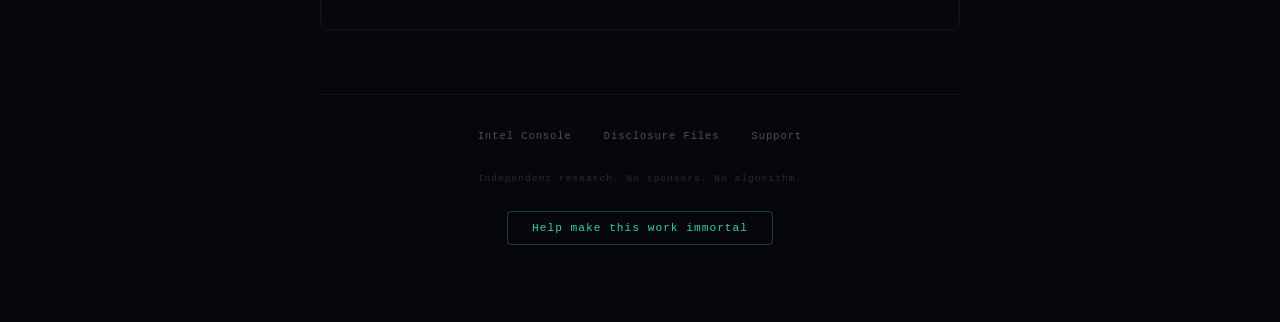
==== commit 84fc3eb9: "Consolidate seed system: single full-site archive, remove unused assets - Remove 36 unused image ass" ====
--- a/index.html
+++ b/index.html
@@ -403,8 +403,72 @@
         <a href="https://buymeacoffee.com/joeyv23" target="_blank" rel="noopener">Support</a>
       </div>
       <div class="footer-tagline">Independent research. No sponsors. No algorithm.</div>
+      <button id="seed-tap-trigger" style="display:inline-block;font-family:'JetBrains Mono','Fira Code',monospace;font-size:0.7rem;letter-spacing:1px;color:#34d399;background:transparent;border:1px solid rgba(52,211,153,0.3);border-radius:4px;padding:0.6rem 1.5rem;cursor:pointer;margin-top:1.5rem;margin-bottom:0.75rem">Help make this work immortal</button>
     </footer>
   </div>
+
+  <!-- SEED LAYER -->
+  <section id="seed-section" aria-hidden="true" style="max-height:0;overflow:hidden;opacity:0;transition:max-height 0.8s ease,opacity 0.6s ease 0.2s">
+    <div style="max-width:640px;margin:0 auto;padding:0 1.5rem 4rem;text-align:center">
+      <div style="width:100%;height:1px;background:rgba(52,211,153,0.15);margin:2rem 0 3rem"></div>
+
+      <p style="font-family:'JetBrains Mono','Fira Code',monospace;font-size:0.6rem;letter-spacing:5px;color:#34d399;text-transform:uppercase;margin-bottom:1rem">Classified // Distribution Protocol</p>
+      <h2 style="font-family:Georgia,serif;font-size:clamp(1.4rem,3vw,1.9rem);color:#e8e8f0;margin-bottom:1.25rem;line-height:1.3">The Complete Archive Is Inside This Image</h2>
+      <p style="font-family:Georgia,serif;font-size:0.95rem;color:rgba(255,255,255,0.6);line-height:1.7;margin-bottom:2rem">The image below contains all eleven Disclosure Scrolls &mdash; every page, every image, every line of code &mdash; encoded into its pixels using least-significant-bit steganography. Save it. You now carry the complete archive.</p>
+
+      <div style="margin:2rem auto;max-width:580px">
+        <img id="seed-img" data-src="seed-full.png" alt="Steganographic seed image containing the complete Disclosure Scrolls archive" src="[data-uri]" style="width:100%;display:block;border-radius:6px;border:1px solid rgba(52,211,153,0.2);box-shadow:0 0 30px rgba(52,211,153,0.08);cursor:pointer">
+        <p style="font-family:'JetBrains Mono',monospace;font-size:0.6rem;letter-spacing:3px;color:rgba(52,211,153,0.5);margin-top:0.75rem">Right-Click &rarr; Save Image As</p>
+      </div>
+
+      <p style="font-family:'JetBrains Mono',monospace;font-size:0.65rem;color:rgba(255,255,255,0.35);line-height:1.7;margin-top:1.5rem;max-width:500px;margin-left:auto;margin-right:auto">Save it, let your virus scanner do its thing. It&rsquo;s a PNG &mdash; what you see is what you get. Once it clears, you have this entire archive saved locally to your device as an image file.</p>
+
+      <div style="text-align:left;background:rgba(255,255,255,0.03);border-radius:6px;border-left:3px solid #34d399;padding:1.25rem 1.5rem;margin:2rem 0">
+        <p style="font-family:'JetBrains Mono',monospace;font-size:0.6rem;letter-spacing:3px;color:#34d399;margin-bottom:1rem">Extraction Protocol</p>
+        <p style="font-family:'JetBrains Mono',monospace;font-size:0.75rem;color:rgba(255,255,255,0.65);margin-bottom:0.7rem;line-height:1.6">1. Right-click the image above &rarr; Save Image As</p>
+        <p style="font-family:'JetBrains Mono',monospace;font-size:0.75rem;color:rgba(255,255,255,0.65);margin-bottom:0.7rem;line-height:1.6">2. Save the extract.py script from any scroll's seed section</p>
+        <p style="font-family:'JetBrains Mono',monospace;font-size:0.75rem;color:rgba(255,255,255,0.65);margin-bottom:0.7rem;line-height:1.6">3. Run: <code style="background:rgba(0,0,0,0.4);border:1px solid rgba(52,211,153,0.15);border-radius:3px;padding:0.15rem 0.4rem;font-size:0.7rem;color:#34d399">pip install Pillow &amp;&amp; python3 extract.py seed-full.png ./output/</code></p>
+        <p style="font-family:'JetBrains Mono',monospace;font-size:0.75rem;color:rgba(255,255,255,0.65);line-height:1.6">4. Open <code style="background:rgba(0,0,0,0.4);border:1px solid rgba(52,211,153,0.15);border-radius:3px;padding:0.15rem 0.4rem;font-size:0.7rem;color:#34d399">output/index.html</code> &mdash; you now have the complete archive</p>
+      </div>
+
+      <p style="font-family:'JetBrains Mono',monospace;font-size:0.65rem;color:rgba(255,255,255,0.35);line-height:1.7;margin-top:1.5rem;max-width:500px;margin-left:auto;margin-right:auto">The script is open source &mdash; 80 lines of Python that do exactly one thing: read the pixels and unpack the files inside. You can read every line before you run it.</p>
+
+      <p style="font-family:Georgia,serif;font-size:1.05rem;color:rgba(255,255,255,0.5);font-style:italic;margin-top:2.5rem;line-height:1.6">As long as one copy exists, this cannot be erased.</p>
+    </div>
+  </section>
+
   </main>
+
+  <script>
+  (function(){
+    var revealed=false,loaded=false,section=document.getElementById('seed-section');
+    if(!section)return;
+    var tap=document.getElementById('seed-tap-trigger');
+    if(tap){tap.addEventListener('click',function(e){e.preventDefault();if(!revealed)show();});}
+    function show(){
+      if(!loaded){var img=document.getElementById('seed-img');if(img&&img.dataset.src){img.src=img.dataset.src;loaded=true;}}
+      section.style.maxHeight='3000px';section.style.opacity='1';
+      section.setAttribute('aria-hidden','false');
+      setTimeout(function(){section.scrollIntoView({behavior:'smooth',block:'start'});},200);
+      revealed=true;
+    }
+    document.addEventListener('keydown',function(e){
+      if(e.target.tagName==='INPUT'||e.target.tagName==='TEXTAREA')return;
+      if(e.key==='s'||e.key==='S'){
+        e.preventDefault();
+        if(!revealed){
+          if(!loaded){var img=document.getElementById('seed-img');if(img&&img.dataset.src){img.src=img.dataset.src;loaded=true;}}
+          section.style.maxHeight='3000px';section.style.opacity='1';
+          section.setAttribute('aria-hidden','false');
+          setTimeout(function(){section.scrollIntoView({behavior:'smooth',block:'start'});},200);
+        }else{
+          section.style.maxHeight='0';section.style.opacity='0';
+          section.setAttribute('aria-hidden','true');
+        }
+        revealed=!revealed;
+      }
+    });
+  })();
+  </script>
 </body>
 </html>
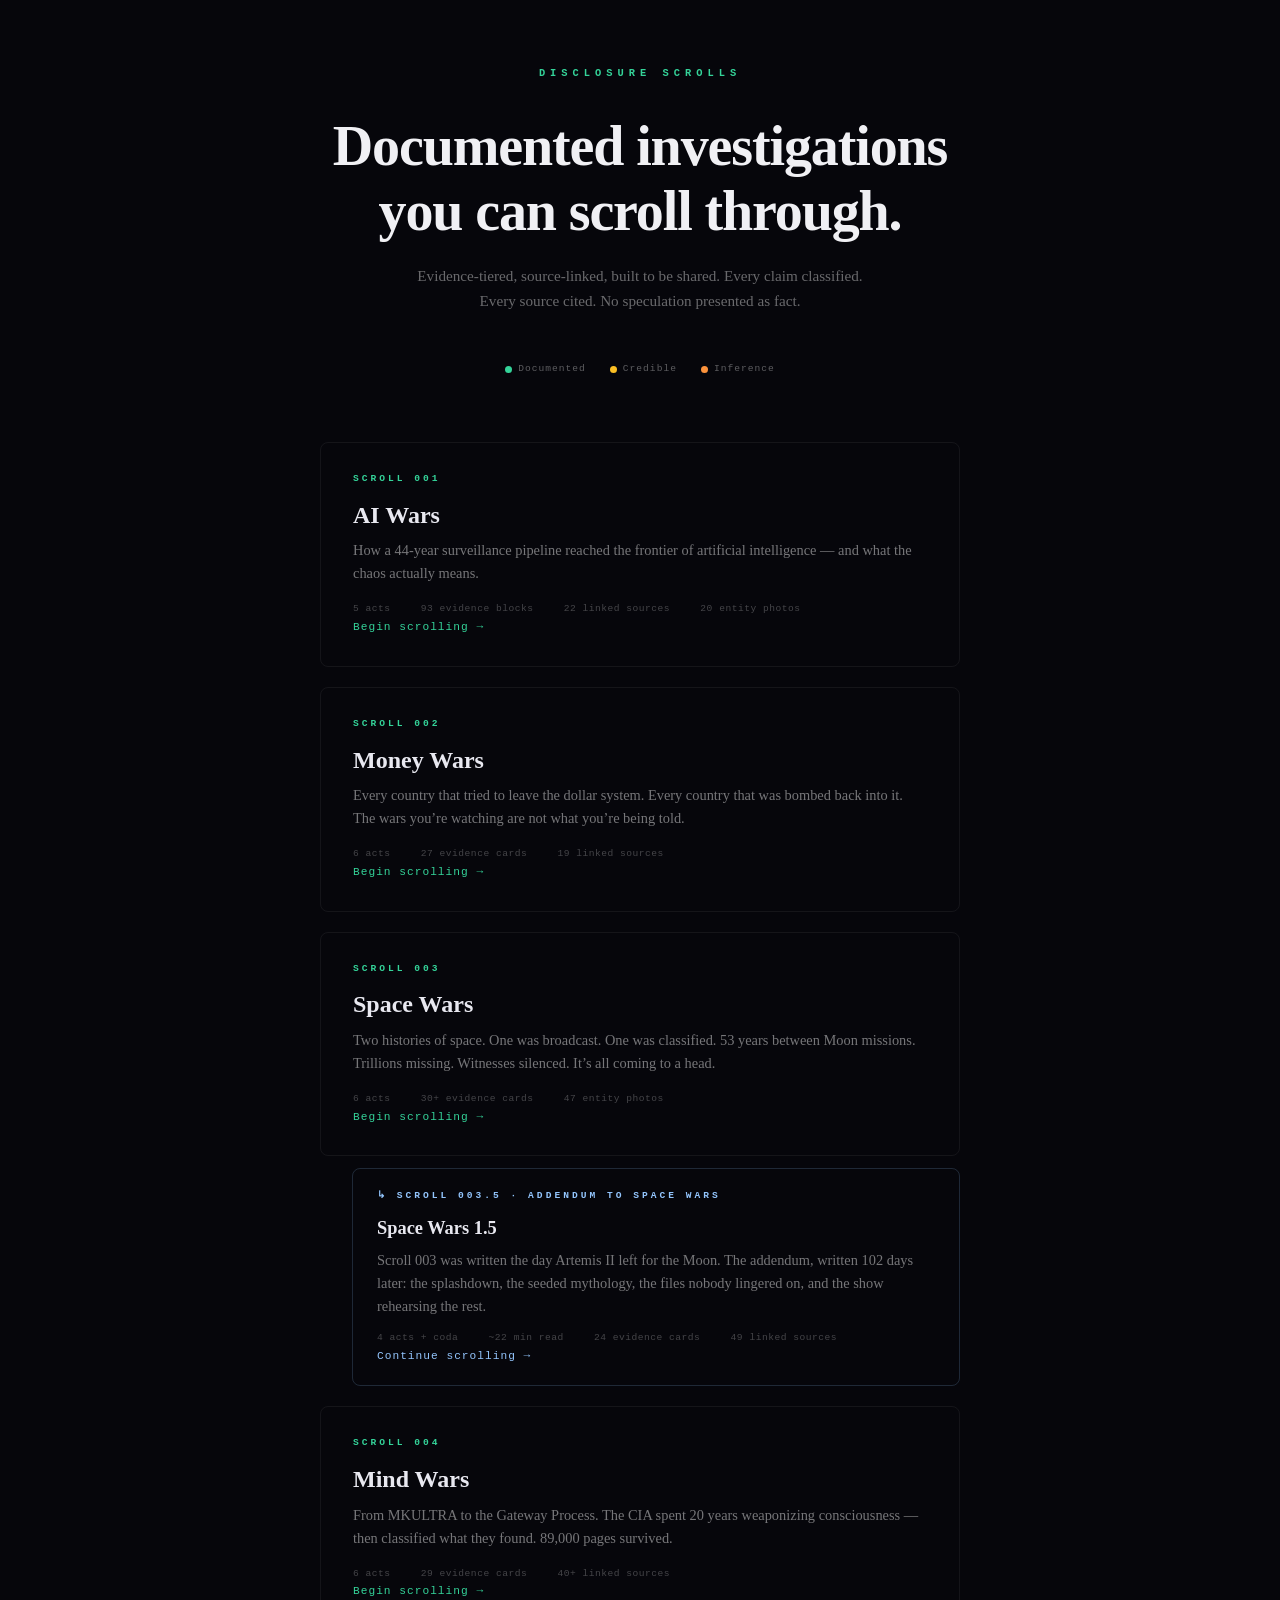
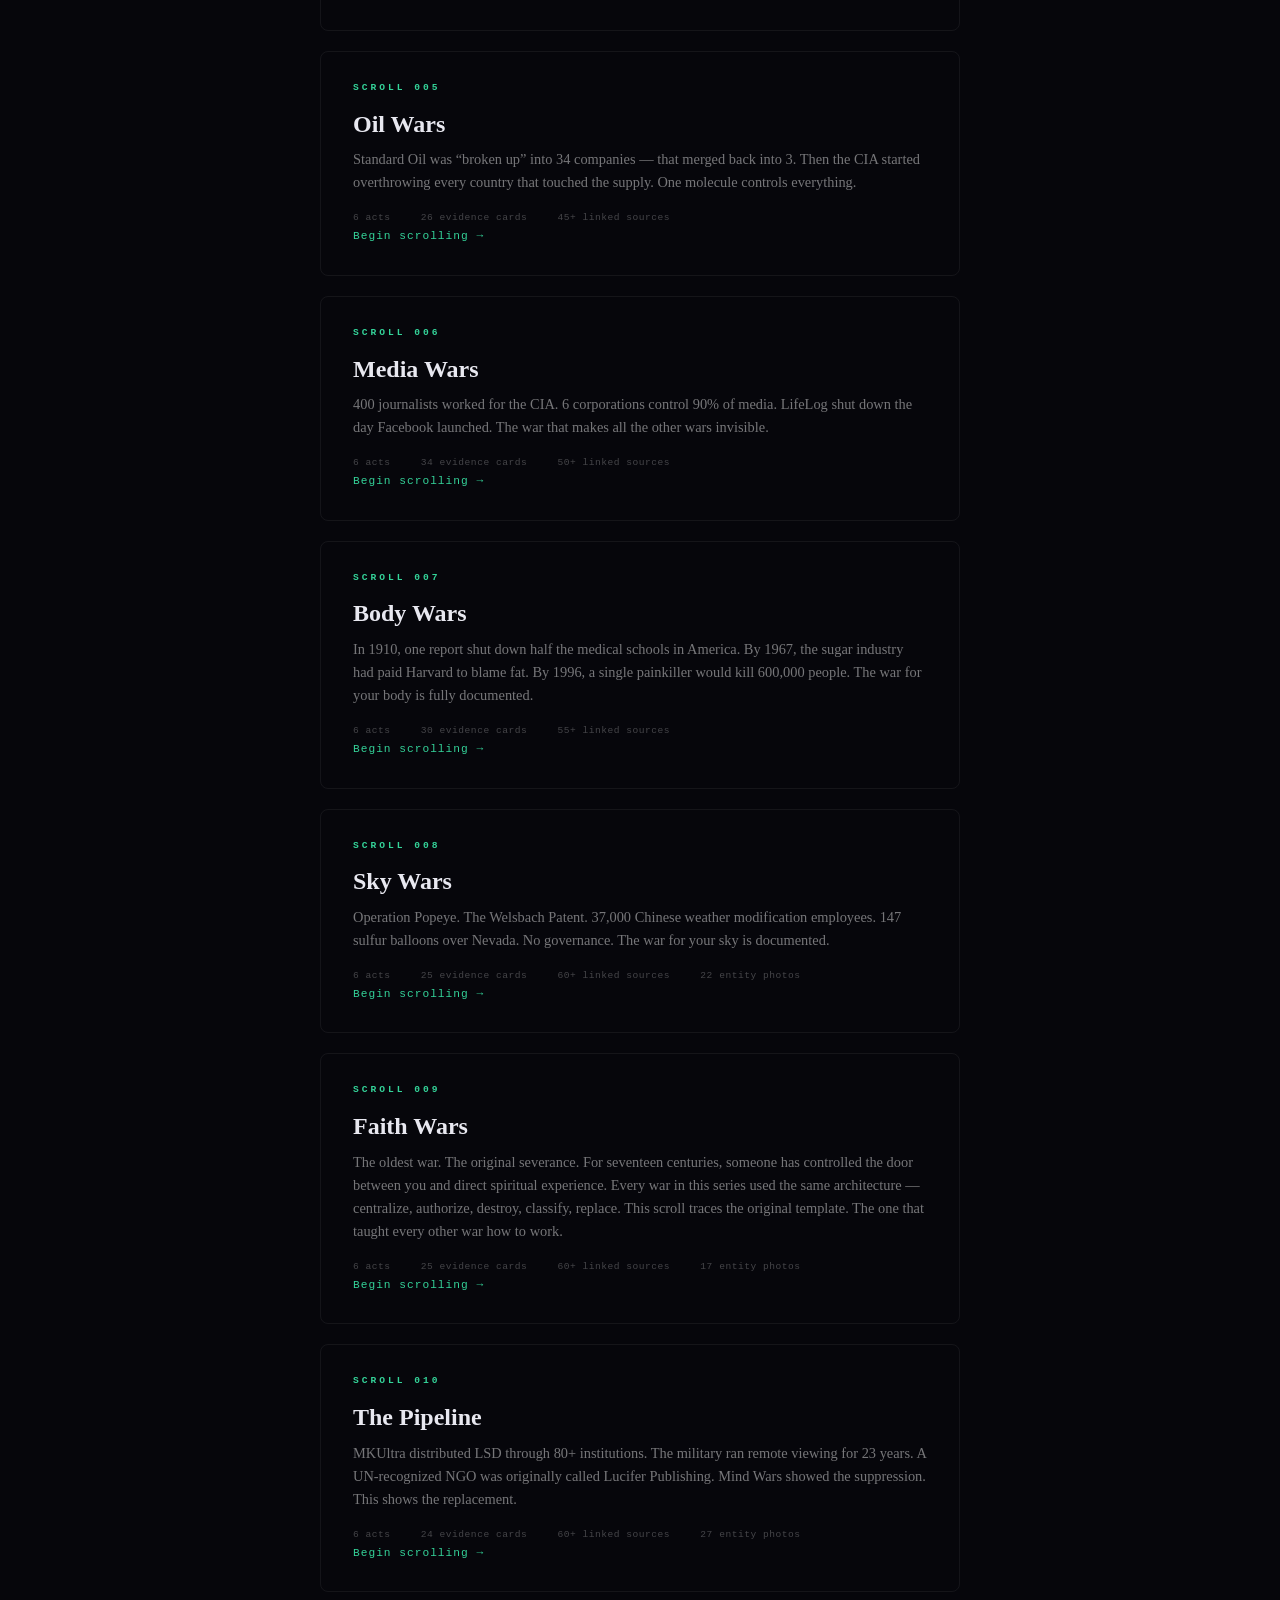
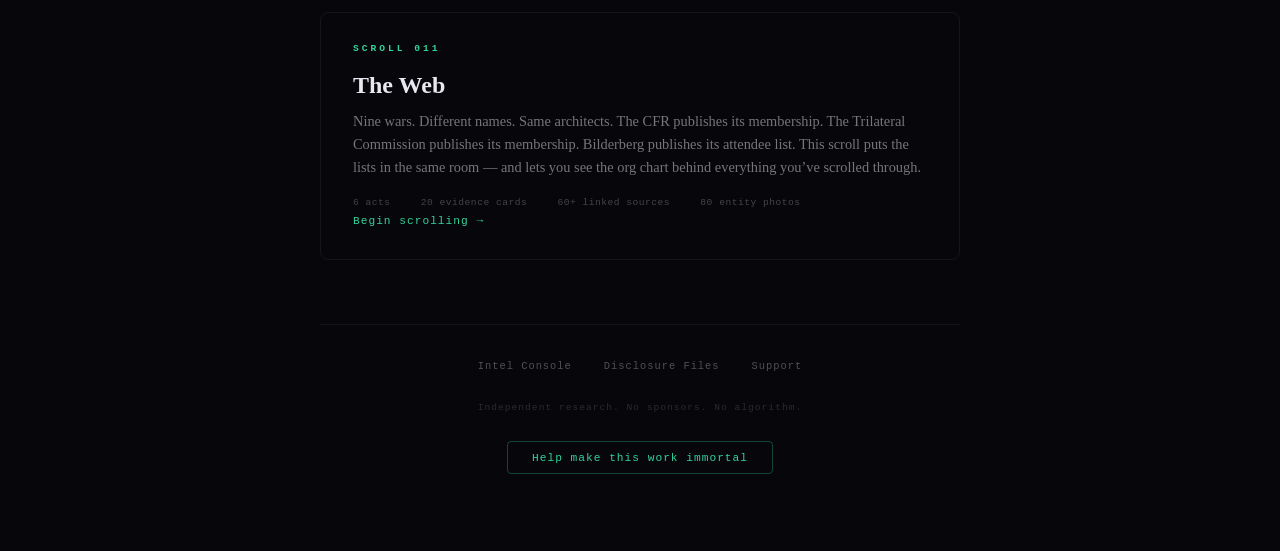
==== commit e8517c28: "Publish Scroll 003.5 'Space Wars 1.5' live (drop noindex + add landing card)" ====
--- a/index.html
+++ b/index.html
@@ -8,20 +8,20 @@
   <meta property="og:title" content="Disclosure Scrolls">
   <meta property="og:description" content="Documented investigations you can scroll through. Evidence-tiered, source-linked, built to be shared.">
   <meta property="og:type" content="website">
-  <meta property="og:image" content="https://disclosure-scrolls.netlify.app/og-image.png">
+  <meta property="og:image" content="https://qav2.github.io/disclosure-scrolls/og-image.png">
   <meta property="og:image:width" content="1200">
   <meta property="og:image:height" content="630">
   <meta property="og:site_name" content="Disclosure Scrolls">
-  <meta property="og:url" content="https://disclosure-scrolls.netlify.app/">
+  <meta property="og:url" content="https://qav2.github.io/disclosure-scrolls/">
   <meta name="twitter:card" content="summary_large_image">
   <meta name="twitter:title" content="Disclosure Scrolls">
   <meta name="twitter:description" content="Documented investigations you can scroll through. Evidence-tiered, source-linked, built to be shared.">
-  <meta name="twitter:image" content="https://disclosure-scrolls.netlify.app/og-image.png">
+  <meta name="twitter:image" content="https://qav2.github.io/disclosure-scrolls/og-image.png">
   <meta name="theme-color" content="#06060b">
   <link rel="icon" type="image/svg+xml" href="/favicon.svg">
   <link rel="icon" type="image/png" sizes="32x32" href="/favicon.png">
   <link rel="apple-touch-icon" href="/apple-touch-icon.png">
-  <link rel="canonical" href="https://disclosure-scrolls.netlify.app/">
+  <link rel="canonical" href="https://qav2.github.io/disclosure-scrolls/">
   <style>
     *, *::before, *::after { box-sizing: border-box; margin: 0; padding: 0; }
 
@@ -292,6 +292,19 @@
           <span>47 entity photos</span>
         </div>
         <div class="card-cta">Begin scrolling &rarr;</div>
+      </a>
+
+      <a href="/space-wars/1-5/" class="scroll-card" style="margin-left: 2rem; margin-top: -0.5rem; padding: 1.15rem 1.5rem; border-color: rgba(147, 197, 253, 0.18);">
+        <div class="card-label" style="color: #93c5fd;">&#8627; Scroll 003.5 &middot; Addendum to Space Wars</div>
+        <div class="card-title" style="font-size: 1.15rem;">Space Wars 1.5</div>
+        <div class="card-desc" style="margin-bottom: 0.75rem;">Scroll 003 was written the day Artemis II left for the Moon. The addendum, written 102 days later: the splashdown, the seeded mythology, the files nobody lingered on, and the show rehearsing the rest.</div>
+        <div class="card-meta">
+          <span>4 acts + coda</span>
+          <span>~22 min read</span>
+          <span>24 evidence cards</span>
+          <span>49 linked sources</span>
+        </div>
+        <div class="card-cta" style="color: #93c5fd;">Continue scrolling &rarr;</div>
       </a>
 
       <a href="/mind-wars/" class="scroll-card">
